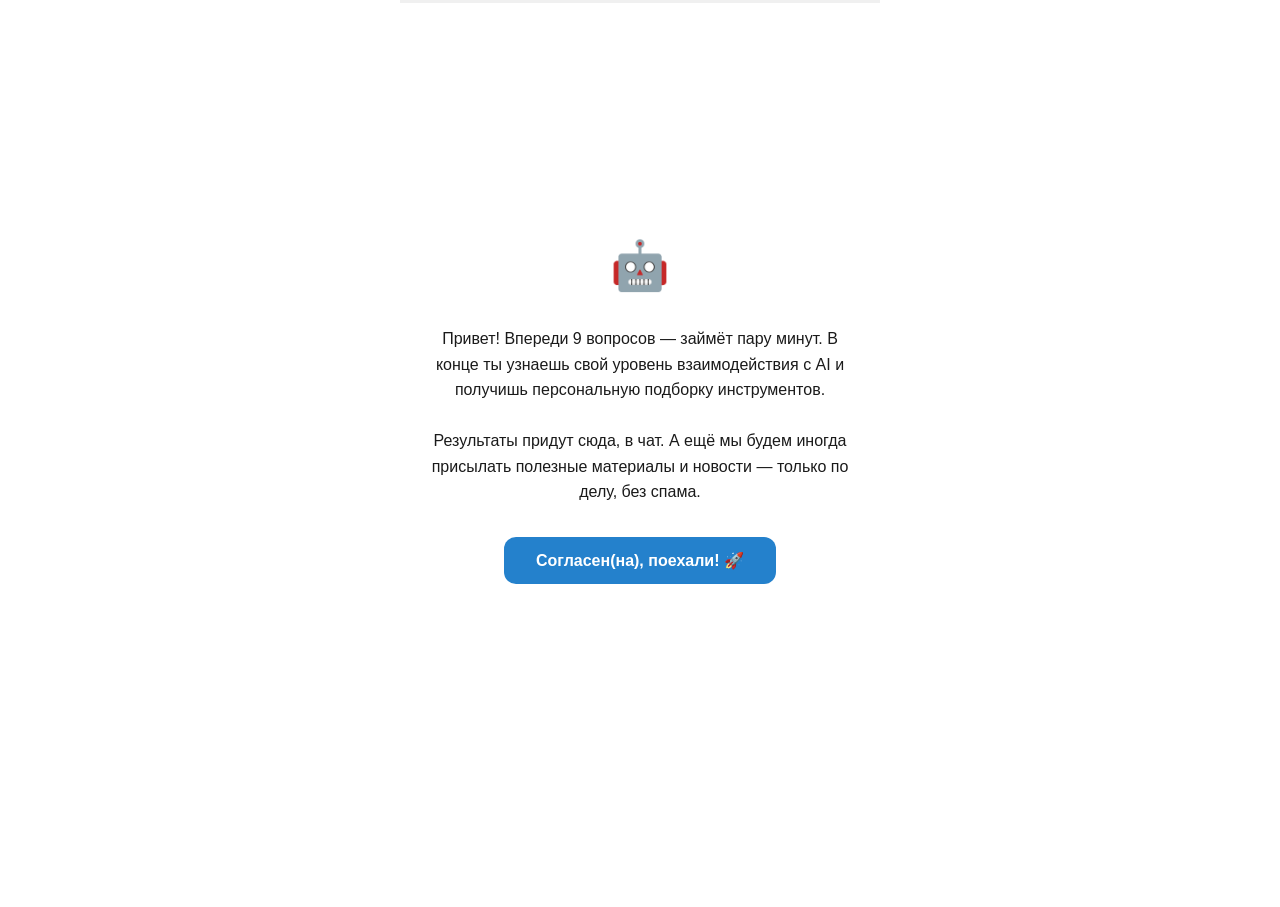
==== index.html @ 0ef5decf "Initial quiz webapp for GitHub Pages" ====
<!DOCTYPE html>
<html lang="ru">
<head>
  <meta charset="UTF-8">
  <meta name="viewport" content="width=device-width, initial-scale=1.0, maximum-scale=1.0, user-scalable=no">
  <title>AI Level Quiz</title>
  <script src="https://telegram.org/js/telegram-web-app.js"></script>
  <link rel="stylesheet" href="style.css">
</head>
<body>
  <div id="app">
    <div id="progress-bar">
      <div id="progress-fill"></div>
    </div>
    <div id="question-container"></div>
    <div id="navigation">
      <button id="btn-back" disabled>&#8592; Назад</button>
      <button id="btn-next" disabled>Далее &#8594;</button>
    </div>
  </div>
  <script src="app.js"></script>
</body>
</html>
---- style.css ----
/* ===== Reset & Base ===== */
*, *::before, *::after {
  box-sizing: border-box;
  margin: 0;
  padding: 0;
}

html, body {
  height: 100%;
  overflow-x: hidden;
}

body {
  font-family: -apple-system, BlinkMacSystemFont, 'Segoe UI', Roboto, Helvetica, Arial, sans-serif;
  background-color: var(--tg-theme-bg-color, #ffffff);
  color: var(--tg-theme-text-color, #1a1a1a);
  line-height: 1.5;
  -webkit-font-smoothing: antialiased;
  -moz-osx-font-smoothing: grayscale;
}

/* ===== App Container ===== */
#app {
  max-width: 480px;
  margin: 0 auto;
  min-height: 100vh;
  display: flex;
  flex-direction: column;
  position: relative;
}

/* ===== Progress Bar ===== */
#progress-bar {
  position: sticky;
  top: 0;
  z-index: 10;
  width: 100%;
  height: 3px;
  background-color: var(--tg-theme-secondary-bg-color, #f0f0f0);
}

#progress-fill {
  height: 100%;
  width: 0%;
  background-color: var(--tg-theme-button-color, #2481cc);
  transition: width 0.4s ease;
  border-radius: 0 2px 2px 0;
}

/* ===== Question Container ===== */
#question-container {
  flex: 1;
  padding: 24px 20px 120px;
  opacity: 1;
  transform: translateY(0);
  transition: opacity 0.3s ease, transform 0.3s ease;
}

#question-container.fade-out {
  opacity: 0;
  transform: translateY(8px);
}

/* ===== Consent Screen ===== */
.consent-screen {
  display: flex;
  flex-direction: column;
  align-items: center;
  justify-content: center;
  min-height: calc(100vh - 140px);
  text-align: center;
  padding: 20px 0;
}

.consent-icon {
  font-size: 48px;
  margin-bottom: 24px;
}

.consent-text {
  font-size: 16px;
  line-height: 1.6;
  color: var(--tg-theme-text-color, #1a1a1a);
  margin-bottom: 32px;
  white-space: pre-line;
}

.consent-button {
  display: inline-block;
  padding: 14px 32px;
  font-size: 16px;
  font-weight: 600;
  color: var(--tg-theme-button-text-color, #ffffff);
  background-color: var(--tg-theme-button-color, #2481cc);
  border: none;
  border-radius: 12px;
  cursor: pointer;
  transition: transform 0.15s ease, opacity 0.15s ease;
  -webkit-tap-highlight-color: transparent;
}

.consent-button:active {
  transform: scale(0.97);
  opacity: 0.9;
}

/* ===== Question Card ===== */
.question-number {
  font-size: 13px;
  font-weight: 600;
  color: var(--tg-theme-hint-color, #999999);
  text-transform: uppercase;
  letter-spacing: 0.5px;
  margin-bottom: 8px;
}

.question-title {
  font-size: 22px;
  font-weight: 700;
  margin-bottom: 24px;
  line-height: 1.3;
}

/* ===== Option Buttons (single & multi) ===== */
.options-list {
  display: flex;
  flex-direction: column;
  gap: 10px;
}

.option-btn {
  display: flex;
  align-items: flex-start;
  gap: 12px;
  width: 100%;
  padding: 14px 16px;
  font-size: 15px;
  line-height: 1.4;
  text-align: left;
  color: var(--tg-theme-text-color, #1a1a1a);
  background-color: var(--tg-theme-secondary-bg-color, #f4f4f5);
  border: 2px solid transparent;
  border-radius: 12px;
  cursor: pointer;
  transition: border-color 0.2s ease, background-color 0.2s ease, transform 0.1s ease;
  -webkit-tap-highlight-color: transparent;
}

.option-btn:active {
  transform: scale(0.98);
}

.option-btn.selected {
  border-color: var(--tg-theme-button-color, #2481cc);
  background-color: var(--tg-theme-bg-color, #ffffff);
}

/* Radio / checkbox indicator */
.option-indicator {
  flex-shrink: 0;
  width: 22px;
  height: 22px;
  border: 2px solid var(--tg-theme-hint-color, #cccccc);
  display: flex;
  align-items: center;
  justify-content: center;
  margin-top: 1px;
  transition: border-color 0.2s ease, background-color 0.2s ease;
}

.option-indicator.radio {
  border-radius: 50%;
}

.option-indicator.checkbox {
  border-radius: 5px;
}

.option-btn.selected .option-indicator {
  border-color: var(--tg-theme-button-color, #2481cc);
  background-color: var(--tg-theme-button-color, #2481cc);
}

.option-indicator-check {
  display: none;
  width: 10px;
  height: 10px;
}

/* Radio: inner dot */
.option-indicator.radio .option-indicator-check {
  border-radius: 50%;
  background-color: var(--tg-theme-button-text-color, #ffffff);
}

/* Checkbox: checkmark */
.option-indicator.checkbox .option-indicator-check {
  width: 12px;
  height: 7px;
  border-left: 2px solid var(--tg-theme-button-text-color, #ffffff);
  border-bottom: 2px solid var(--tg-theme-button-text-color, #ffffff);
  transform: rotate(-45deg);
  margin-top: -2px;
  background: none;
  border-radius: 0;
}

.option-btn.selected .option-indicator-check {
  display: block;
}

.option-text {
  flex: 1;
}

/* ===== Option Description (Q9) ===== */
.option-description {
  display: block;
  font-size: 13px;
  line-height: 1.4;
  color: var(--tg-theme-hint-color, #999999);
  margin-top: 6px;
}

/* ===== Textarea (Q6) ===== */
.text-input {
  width: 100%;
  min-height: 120px;
  padding: 14px 16px;
  font-size: 15px;
  font-family: inherit;
  line-height: 1.5;
  color: var(--tg-theme-text-color, #1a1a1a);
  background-color: var(--tg-theme-secondary-bg-color, #f4f4f5);
  border: 2px solid transparent;
  border-radius: 12px;
  resize: vertical;
  outline: none;
  transition: border-color 0.2s ease;
}

.text-input:focus {
  border-color: var(--tg-theme-button-color, #2481cc);
}

.text-input::placeholder {
  color: var(--tg-theme-hint-color, #999999);
}

/* ===== Navigation ===== */
#navigation {
  position: fixed;
  bottom: 0;
  left: 0;
  right: 0;
  display: flex;
  gap: 10px;
  padding: 16px 20px;
  padding-bottom: max(16px, env(safe-area-inset-bottom));
  background-color: var(--tg-theme-bg-color, #ffffff);
  border-top: 1px solid var(--tg-theme-secondary-bg-color, #f0f0f0);
  z-index: 10;
  max-width: 480px;
  margin: 0 auto;
}

#btn-back,
#btn-next {
  flex: 1;
  padding: 14px 20px;
  font-size: 16px;
  font-weight: 600;
  border: none;
  border-radius: 12px;
  cursor: pointer;
  transition: opacity 0.2s ease, transform 0.15s ease;
  -webkit-tap-highlight-color: transparent;
}

#btn-back {
  background-color: var(--tg-theme-secondary-bg-color, #f4f4f5);
  color: var(--tg-theme-text-color, #1a1a1a);
  flex: 0.6;
}

#btn-next {
  background-color: var(--tg-theme-button-color, #2481cc);
  color: var(--tg-theme-button-text-color, #ffffff);
  flex: 1;
}

#btn-back:active,
#btn-next:active {
  transform: scale(0.97);
}

#btn-back:disabled,
#btn-next:disabled {
  opacity: 0.4;
  cursor: default;
  transform: none;
}

/* Hide navigation on consent screen */
#navigation.hidden {
  display: none;
}

/* ===== Utilities ===== */
@media (max-width: 480px) {
  #question-container {
    padding-left: 16px;
    padding-right: 16px;
  }

  #navigation {
    padding-left: 16px;
    padding-right: 16px;
  }
}
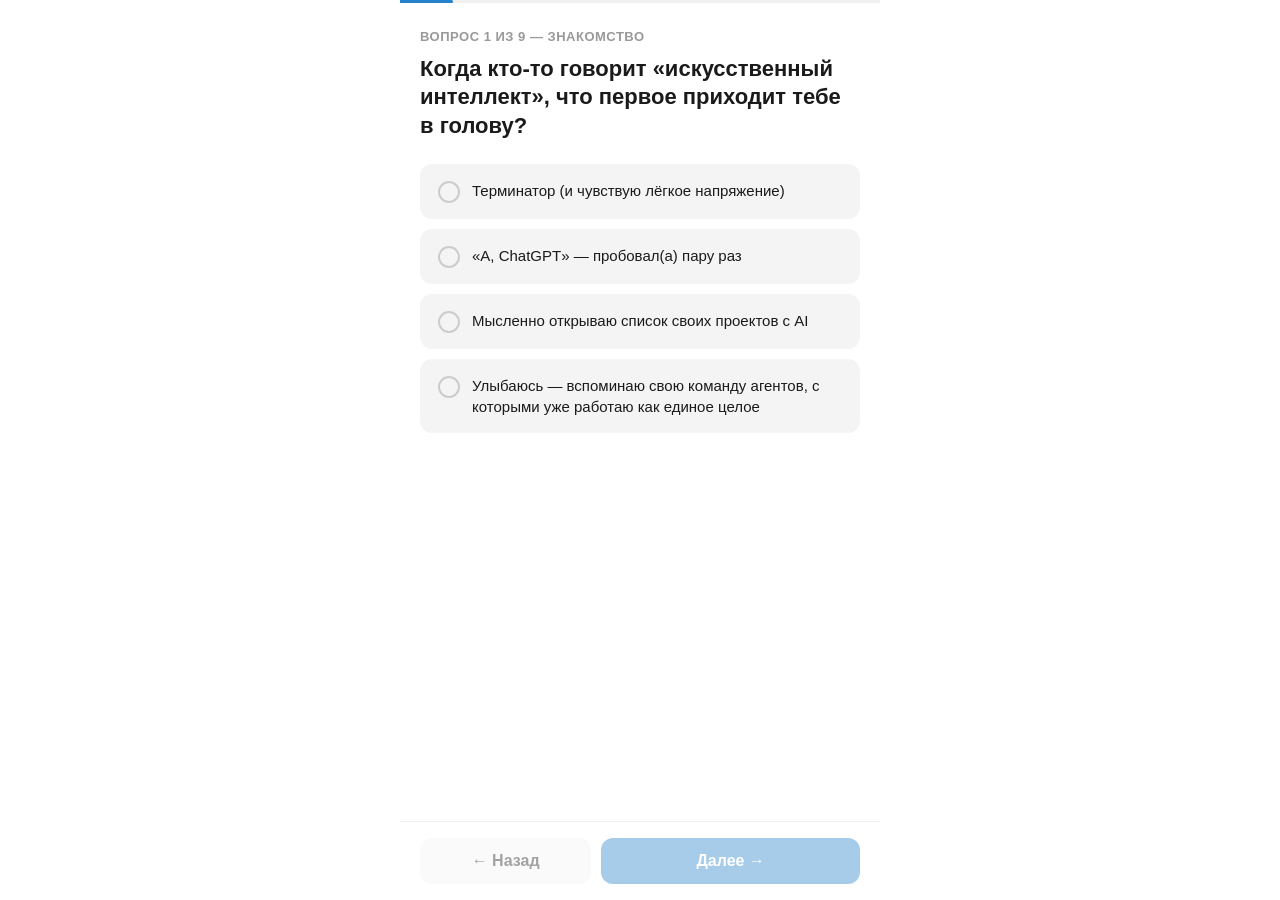
==== commit e9f93827: "Force cache bust: version in script/css tags" ====
--- a/index.html
+++ b/index.html
@@ -5,7 +5,7 @@
   <meta name="viewport" content="width=device-width, initial-scale=1.0, maximum-scale=1.0, user-scalable=no">
   <title>AI Level Quiz</title>
   <script src="https://telegram.org/js/telegram-web-app.js"></script>
-  <link rel="stylesheet" href="style.css">
+  <link rel="stylesheet" href="style.css?v=7">
 </head>
 <body>
   <div id="app">
@@ -18,6 +18,6 @@
       <button id="btn-next" disabled>Далее &#8594;</button>
     </div>
   </div>
-  <script src="app.js"></script>
+  <script src="app.js?v=7"></script>
 </body>
 </html>
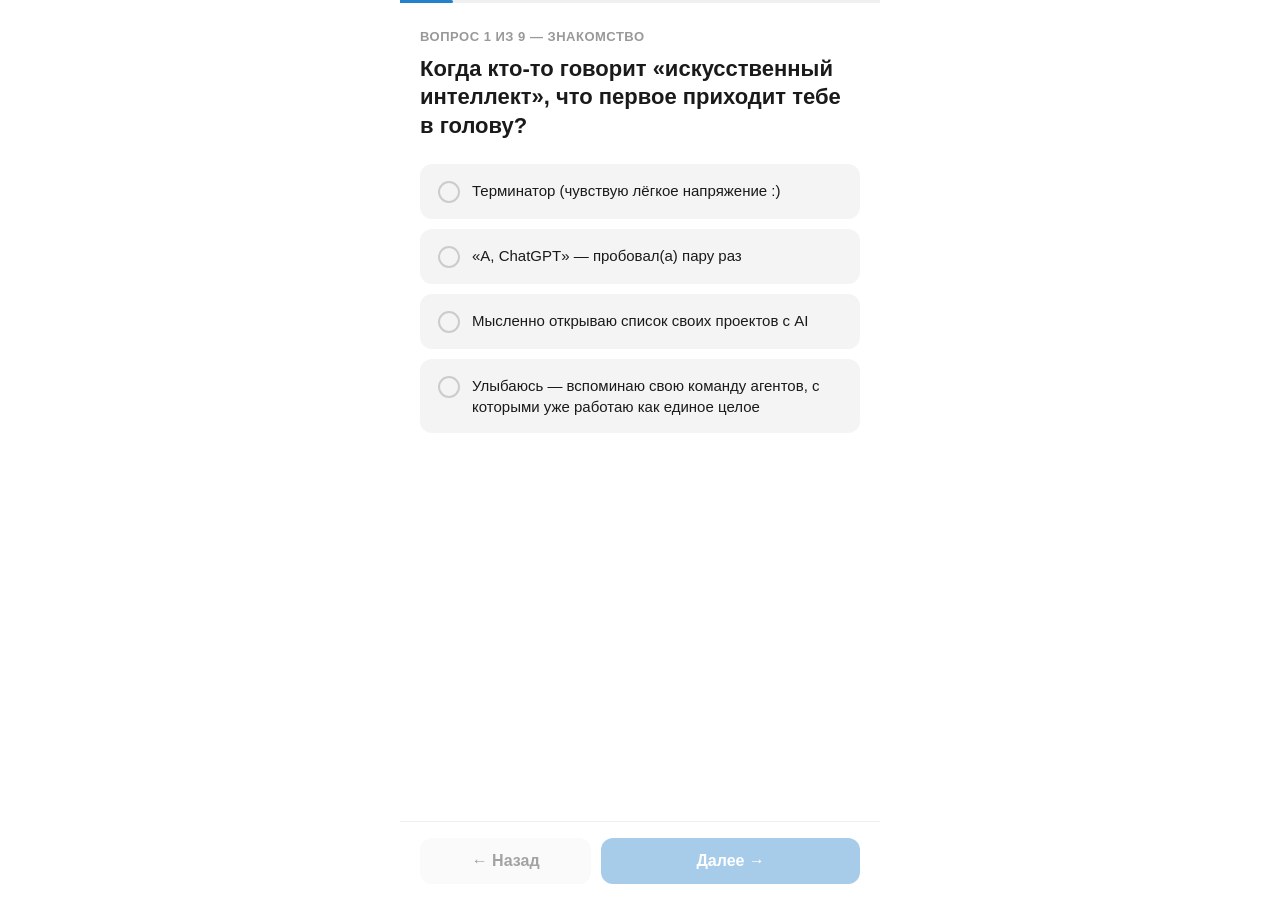
==== commit b1814c18: "Update quiz content: accept Olya's suggestions, add prices, new consent - Q1a, Q3c/d, Q5b/c, Q9a/b/c" ====
--- a/index.html
+++ b/index.html
@@ -5,7 +5,7 @@
   <meta name="viewport" content="width=device-width, initial-scale=1.0, maximum-scale=1.0, user-scalable=no">
   <title>AI Level Quiz</title>
   <script src="https://telegram.org/js/telegram-web-app.js"></script>
-  <link rel="stylesheet" href="style.css?v=7">
+  <link rel="stylesheet" href="style.css?v=9">
 </head>
 <body>
   <div id="app">
@@ -18,6 +18,6 @@
       <button id="btn-next" disabled>Далее &#8594;</button>
     </div>
   </div>
-  <script src="app.js?v=7"></script>
+  <script src="app.js?v=9"></script>
 </body>
 </html>
